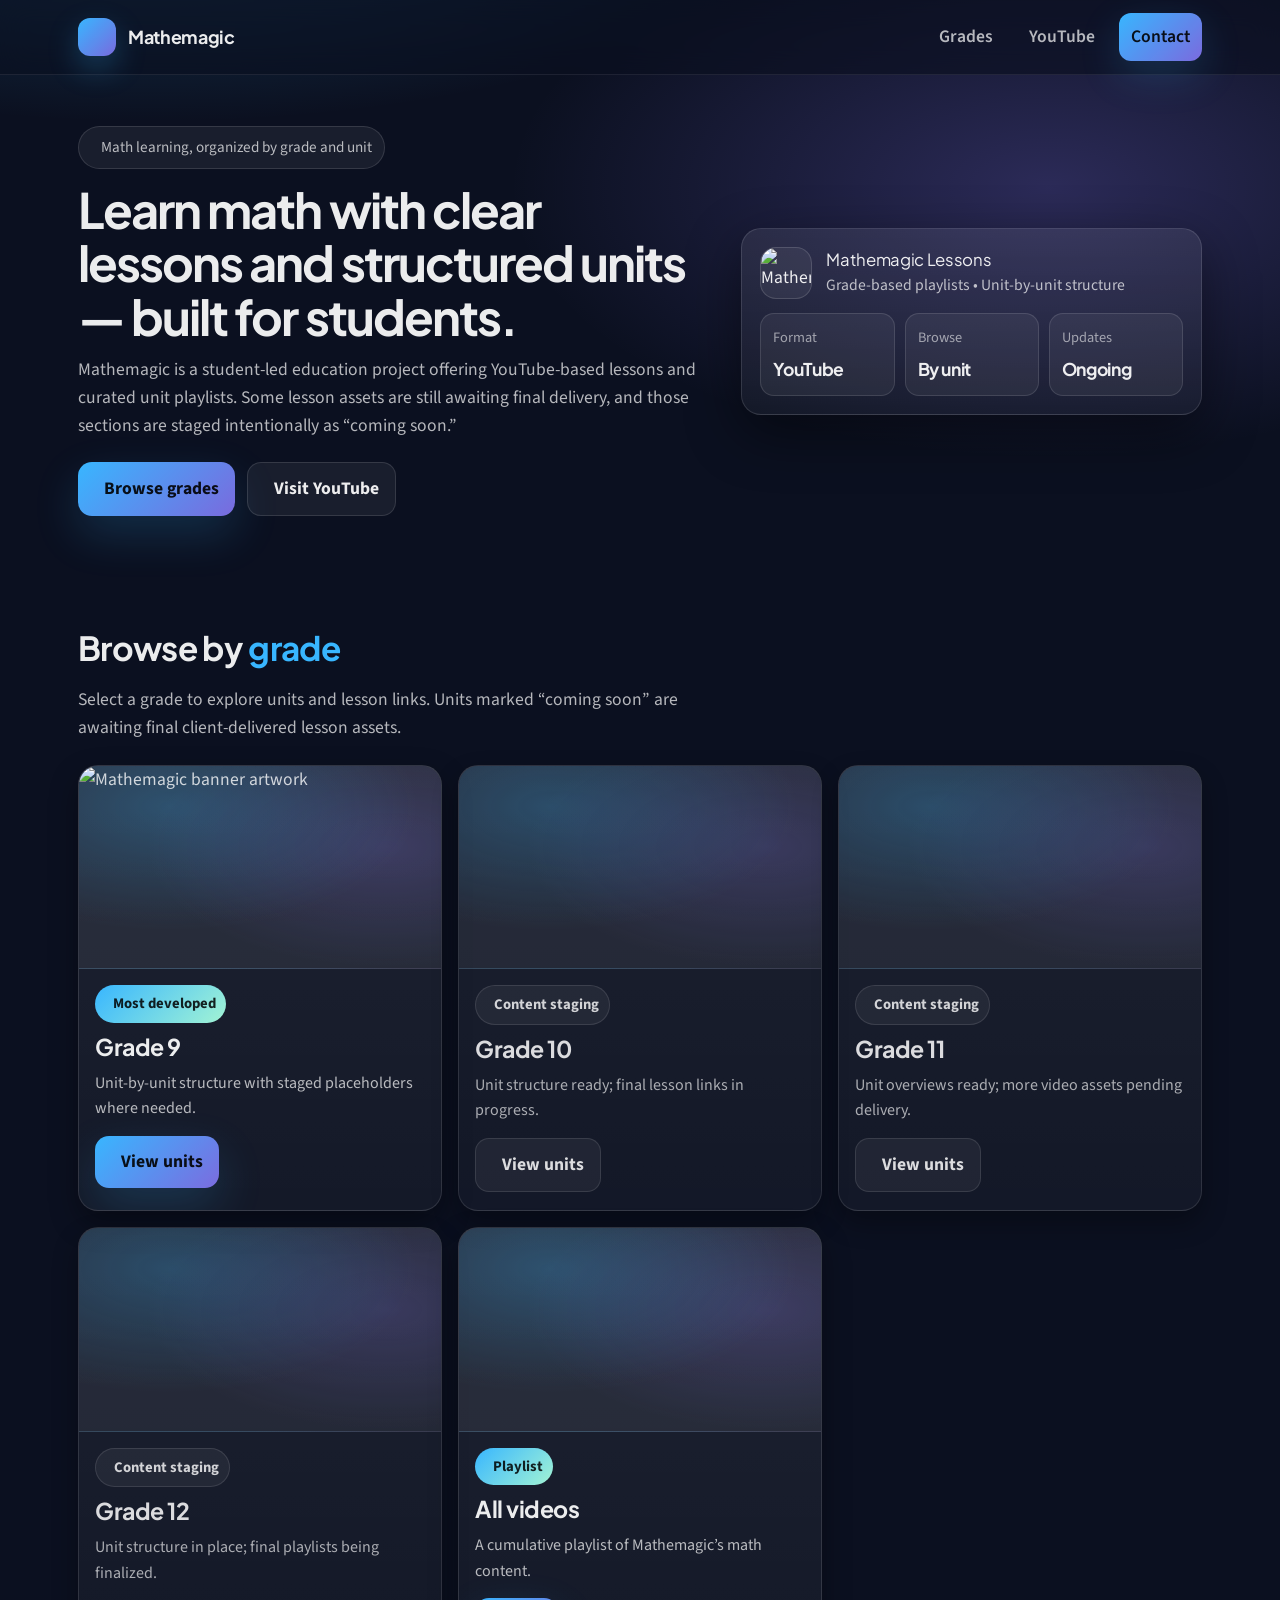
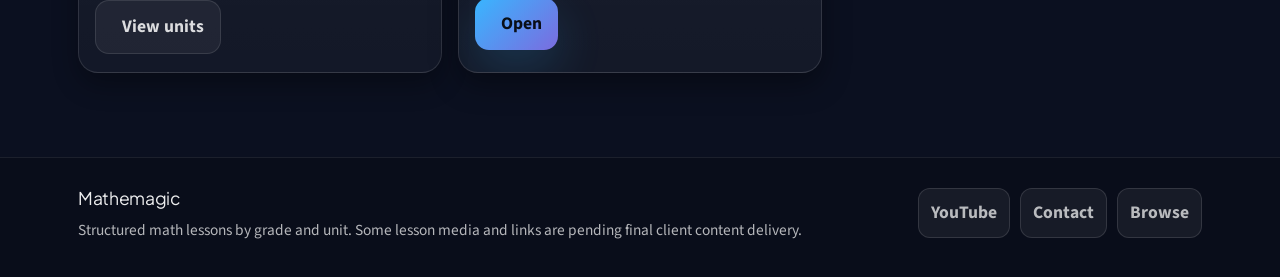
==== index.html @ d71781fb "Update site with premium redesign and responsive grade layouts" ====
<!DOCTYPE html>
<html lang="en">
  <head>
    <meta charset="UTF-8" />
    <meta http-equiv="X-UA-Compatible" content="IE=edge" />
    <meta name="viewport" content="width=device-width, initial-scale=1.0" />
    <title>Mathemagic</title>
    <link rel="stylesheet" href="./styles.css" />
    <script
      src="https://kit.fontawesome.com/c6431929b2.js"
      crossorigin="anonymous"
    ></script>
  </head>
  <body>
    <header class="siteHeader">
      <div class="container">
        <nav class="nav" aria-label="Primary">
          <a class="brand" href="./index.html" aria-label="Mathemagic home">
            <span class="brand__mark" aria-hidden="true">
              <i class="fa-solid fa-infinity"></i>
            </span>
            <span class="brand__name">Mathemagic</span>
          </a>

          <button
            class="navToggle"
            type="button"
            aria-label="Open menu"
            aria-expanded="false"
            data-nav-toggle
          >
            <i class="fa-solid fa-bars"></i>
          </button>

          <div class="navLinks" data-nav-links>
            <a class="navLink" href="#grades">Grades</a>
            <a class="navLink" href="https://www.youtube.com/@vids.mathemagic" target="_blank"
              >YouTube</a
            >
            <a class="navLink navLink--primary" href="mailto:outreach.mathemagic@gmail.com"
              >Contact</a
            >
          </div>
        </nav>
      </div>
    </header>

    <main>
      <section class="hero" aria-label="Intro">
        <div class="container">
          <div class="heroGrid">
            <div>
              <div class="hero__eyebrow">
                <i class="fa-solid fa-graduation-cap" aria-hidden="true"></i>
                <span>Math learning, organized by grade and unit</span>
              </div>

              <h1 class="hero__title">
                Learn math with clear lessons and structured units — built for students.
              </h1>
              <p class="hero__lead">
                Mathemagic is a student-led education project offering YouTube-based lessons and
                curated unit playlists. Some lesson assets are still awaiting final delivery, and
                those sections are staged intentionally as “coming soon.”
              </p>

              <div class="heroActions">
                <a class="btn btn--primary" href="#grades">
                  <i class="fa-solid fa-layer-group" aria-hidden="true"></i>
                  Browse grades
                </a>
                <a class="btn" href="https://www.youtube.com/@vids.mathemagic" target="_blank">
                  <i class="fa-brands fa-youtube" aria-hidden="true"></i>
                  Visit YouTube
                </a>
              </div>
            </div>

            <aside class="heroPanel" aria-label="Quick overview">
              <div class="heroPanel__inner">
                <div class="heroPanel__logo">
                  <div class="heroPanel__avatar">
                    <img src="./assets/Channel Logo.png" alt="Mathemagic logo" />
                  </div>
                  <div>
                    <p class="heroPanel__title">Mathemagic Lessons</p>
                    <p class="heroPanel__meta">Grade-based playlists • Unit-by-unit structure</p>
                  </div>
                </div>

                <div class="statGrid" aria-label="Highlights">
                  <div class="stat">
                    <p class="stat__label">Format</p>
                    <p class="stat__value">YouTube</p>
                  </div>
                  <div class="stat">
                    <p class="stat__label">Browse</p>
                    <p class="stat__value">By unit</p>
                  </div>
                  <div class="stat">
                    <p class="stat__label">Updates</p>
                    <p class="stat__value">Ongoing</p>
                  </div>
                </div>
              </div>
            </aside>
          </div>
        </div>
      </section>

      <section class="section" id="grades">
        <div class="container">
          <h2 class="section__title">Browse by <span class="text--blue">grade</span></h2>
          <p class="section__subtitle">
            Select a grade to explore units and lesson links. Units marked “coming soon” are
            awaiting final client-delivered lesson assets.
          </p>

          <div class="grid grid--3 homeGrades" role="list">
            <a class="card" href="./grade-nine.html" role="listitem">
              <div class="card__media">
                <img src="./assets/Channel Banner.png" alt="Mathemagic banner artwork" />
              </div>
              <div class="card__body">
                <div class="badgeRow">
                  <span class="badge badge--ready">
                    <i class="fa-solid fa-circle-check" aria-hidden="true"></i> Most developed
                  </span>
                </div>
                <h3 class="card__title">Grade 9</h3>
                <p class="card__meta">Unit-by-unit structure with staged placeholders where needed.</p>
                <div class="card__actions">
                  <span class="btn btn--primary">
                    <i class="fa-solid fa-arrow-right" aria-hidden="true"></i> View units
                  </span>
                </div>
              </div>
            </a>

            <a class="card isPending" href="./grade-ten.html" role="listitem">
              <div class="card__media" aria-hidden="true">
                <i class="fa-solid fa-shapes" style="font-size: 26px"></i>
              </div>
              <div class="card__body">
                <div class="badgeRow">
                  <span class="badge badge--pending">
                    <i class="fa-regular fa-clock" aria-hidden="true"></i> Content staging
                  </span>
                </div>
                <h3 class="card__title">Grade 10</h3>
                <p class="card__meta">Unit structure ready; final lesson links in progress.</p>
                <div class="card__actions">
                  <span class="btn">
                    <i class="fa-solid fa-arrow-right" aria-hidden="true"></i> View units
                  </span>
                </div>
              </div>
            </a>

            <a class="card isPending" href="./grade-eleven.html" role="listitem">
              <div class="card__media" aria-hidden="true">
                <i class="fa-solid fa-chart-line" style="font-size: 26px"></i>
              </div>
              <div class="card__body">
                <div class="badgeRow">
                  <span class="badge badge--pending">
                    <i class="fa-regular fa-clock" aria-hidden="true"></i> Content staging
                  </span>
                </div>
                <h3 class="card__title">Grade 11</h3>
                <p class="card__meta">Unit overviews ready; more video assets pending delivery.</p>
                <div class="card__actions">
                  <span class="btn">
                    <i class="fa-solid fa-arrow-right" aria-hidden="true"></i> View units
                  </span>
                </div>
              </div>
            </a>

            <a class="card isPending" href="./grade-twelve.html" role="listitem">
              <div class="card__media" aria-hidden="true">
                <i class="fa-solid fa-square-root-variable" style="font-size: 26px"></i>
              </div>
              <div class="card__body">
                <div class="badgeRow">
                  <span class="badge badge--pending">
                    <i class="fa-regular fa-clock" aria-hidden="true"></i> Content staging
                  </span>
                </div>
                <h3 class="card__title">Grade 12</h3>
                <p class="card__meta">Unit structure in place; final playlists being finalized.</p>
                <div class="card__actions">
                  <span class="btn">
                    <i class="fa-solid fa-arrow-right" aria-hidden="true"></i> View units
                  </span>
                </div>
              </div>
            </a>

            <a
              class="card"
              href="https://www.youtube.com/playlist?list=PLl1HigViqGymN2_Vcp1v-bvizfowLg0RI"
              target="_blank"
              role="listitem"
            >
              <div class="card__media" aria-hidden="true">
                <i class="fa-brands fa-youtube" style="font-size: 28px"></i>
              </div>
              <div class="card__body">
                <div class="badgeRow">
                  <span class="badge badge--ready">
                    <i class="fa-solid fa-play" aria-hidden="true"></i> Playlist
                  </span>
                </div>
                <h3 class="card__title">All videos</h3>
                <p class="card__meta">A cumulative playlist of Mathemagic’s math content.</p>
                <div class="card__actions">
                  <span class="btn btn--primary">
                    <i class="fa-solid fa-arrow-up-right-from-square" aria-hidden="true"></i> Open
                  </span>
                </div>
              </div>
            </a>
          </div>
        </div>
      </section>
    </main>

    <footer class="siteFooter">
      <div class="container">
        <div class="footerGrid">
          <div>
            <p class="footerTitle">Mathemagic</p>
            <p class="footerText">
              Structured math lessons by grade and unit. Some lesson media and links are pending
              final client content delivery.
            </p>
          </div>
          <div class="footerLinks" aria-label="Footer links">
            <a href="https://www.youtube.com/@vids.mathemagic" target="_blank">YouTube</a>
            <a href="mailto:outreach.mathemagic@gmail.com">Contact</a>
            <a href="#grades">Browse</a>
          </div>
        </div>
      </div>
    </footer>

    <script src="./main.js"></script>
  </body>
</html>
---- styles.css ----
@import url("./theme.css");

/* Homepage-only tweaks */
.homeGrades {
  margin-top: 18px;
}

.homeGrades .card__media {
  padding: 0;
}

.homeGrades .card__media img {
  filter: saturate(1.02) contrast(1.02);
}
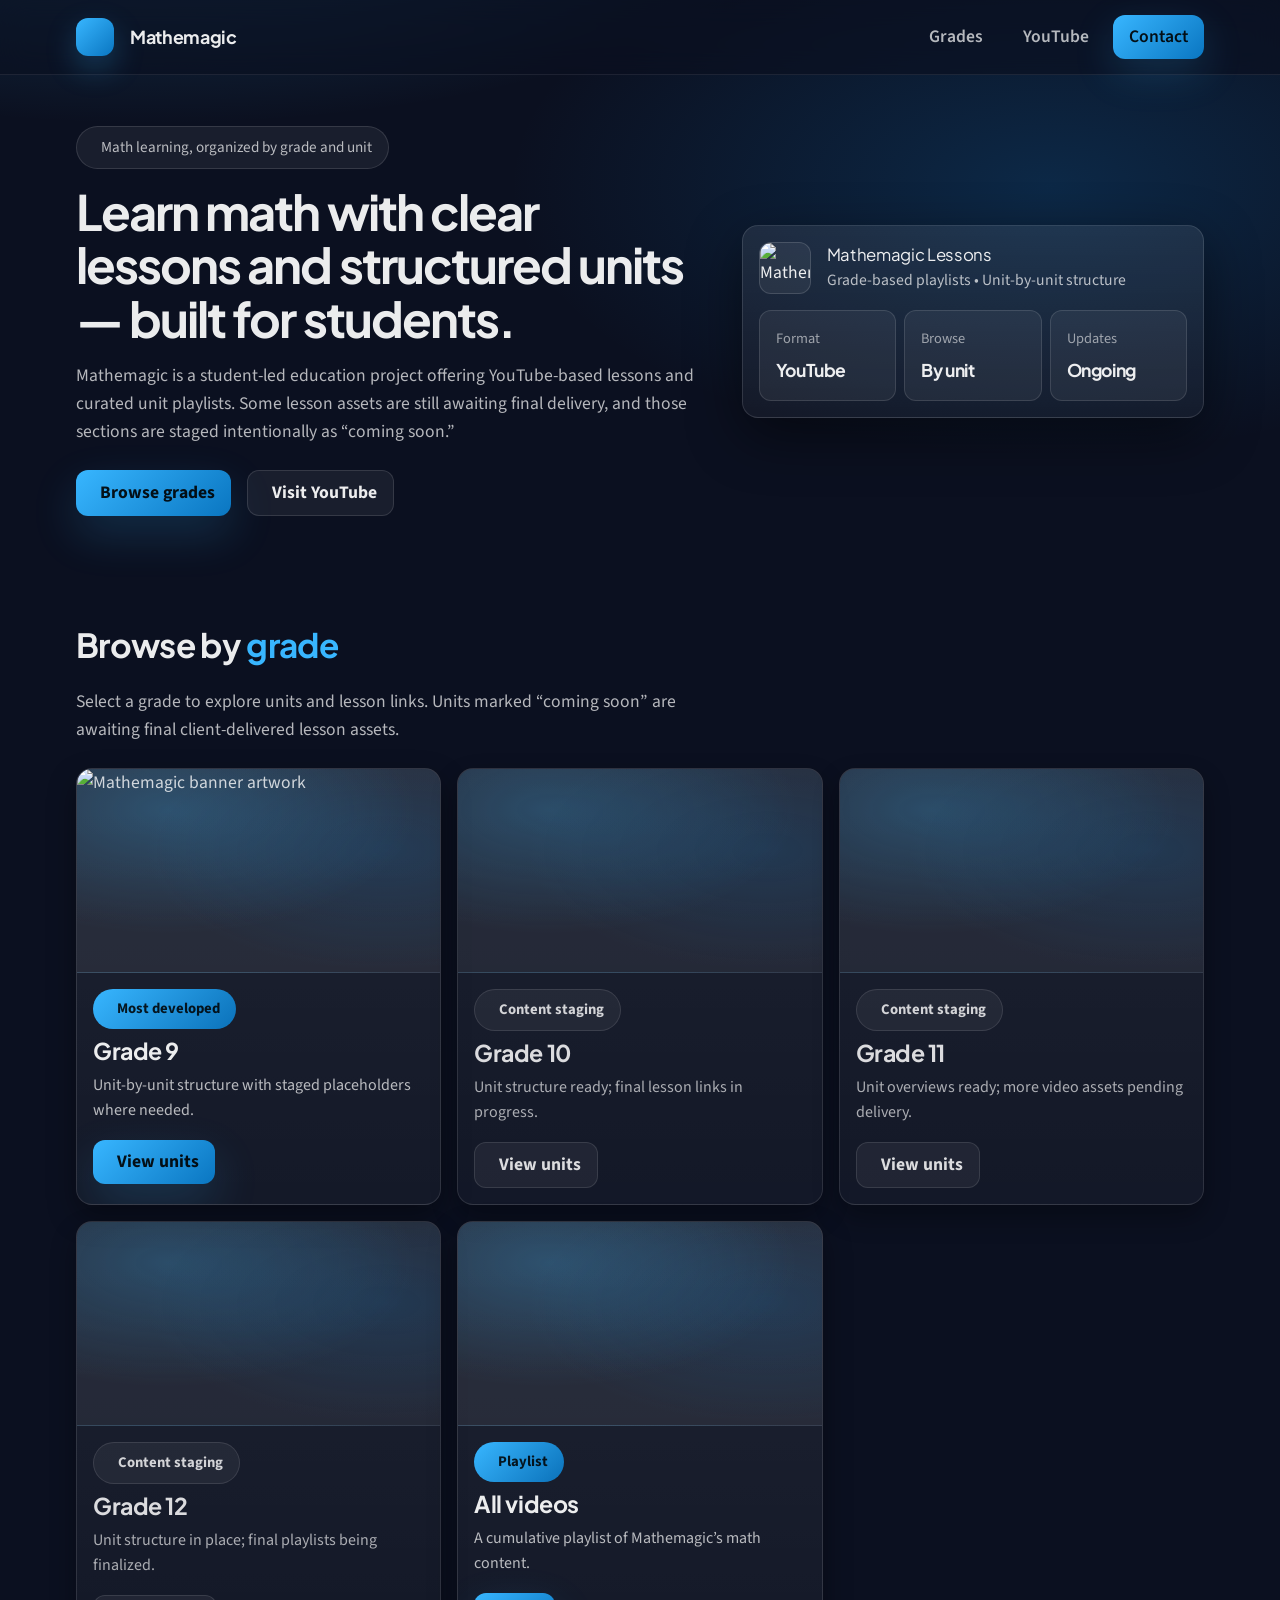
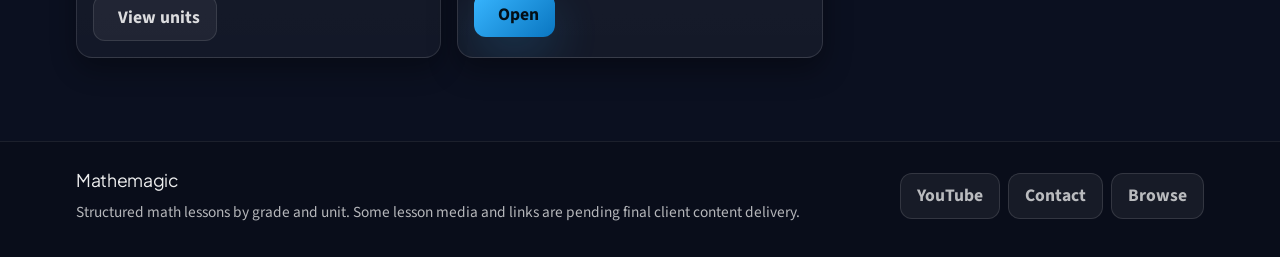
==== commit 2be1b8bd: "Polish Mathemagic UI with strict design system and metadata pass" ====
--- a/index.html
+++ b/index.html
@@ -4,7 +4,20 @@
     <meta charset="UTF-8" />
     <meta http-equiv="X-UA-Compatible" content="IE=edge" />
     <meta name="viewport" content="width=device-width, initial-scale=1.0" />
-    <title>Mathemagic</title>
+    <title>Mathemagic | Structured Math Lessons by Grade</title>
+    <meta
+      name="description"
+      content="Mathemagic organizes math learning content by grade and unit, with clear lesson pathways and professional staging for pending client-delivered media."
+    />
+    <meta property="og:title" content="Mathemagic | Structured Math Lessons by Grade" />
+    <meta
+      property="og:description"
+      content="Explore grade-based math units and lesson playlists in a clean, structured learning experience."
+    />
+    <meta property="og:type" content="website" />
+    <meta property="og:image" content="./assets/Channel Banner.png" />
+    <meta property="og:url" content="https://mathemagic.ca/" />
+    <link rel="icon" type="image/svg+xml" href="./favicon.svg" />
     <link rel="stylesheet" href="./styles.css" />
     <script
       src="https://kit.fontawesome.com/c6431929b2.js"
@@ -34,7 +47,7 @@
 
           <div class="navLinks" data-nav-links>
             <a class="navLink" href="#grades">Grades</a>
-            <a class="navLink" href="https://www.youtube.com/@vids.mathemagic" target="_blank"
+            <a class="navLink" href="https://www.youtube.com/@vids.mathemagic" target="_blank" rel="noopener noreferrer"
               >YouTube</a
             >
             <a class="navLink navLink--primary" href="mailto:outreach.mathemagic@gmail.com"
@@ -69,7 +82,7 @@
                   <i class="fa-solid fa-layer-group" aria-hidden="true"></i>
                   Browse grades
                 </a>
-                <a class="btn" href="https://www.youtube.com/@vids.mathemagic" target="_blank">
+                <a class="btn" href="https://www.youtube.com/@vids.mathemagic" target="_blank" rel="noopener noreferrer">
                   <i class="fa-brands fa-youtube" aria-hidden="true"></i>
                   Visit YouTube
                 </a>
@@ -139,7 +152,7 @@
 
             <a class="card isPending" href="./grade-ten.html" role="listitem">
               <div class="card__media" aria-hidden="true">
-                <i class="fa-solid fa-shapes" style="font-size: 26px"></i>
+                <i class="fa-solid fa-shapes card__icon"></i>
               </div>
               <div class="card__body">
                 <div class="badgeRow">
@@ -159,7 +172,7 @@
 
             <a class="card isPending" href="./grade-eleven.html" role="listitem">
               <div class="card__media" aria-hidden="true">
-                <i class="fa-solid fa-chart-line" style="font-size: 26px"></i>
+                <i class="fa-solid fa-chart-line card__icon"></i>
               </div>
               <div class="card__body">
                 <div class="badgeRow">
@@ -179,7 +192,7 @@
 
             <a class="card isPending" href="./grade-twelve.html" role="listitem">
               <div class="card__media" aria-hidden="true">
-                <i class="fa-solid fa-square-root-variable" style="font-size: 26px"></i>
+                <i class="fa-solid fa-square-root-variable card__icon"></i>
               </div>
               <div class="card__body">
                 <div class="badgeRow">
@@ -201,10 +214,11 @@
               class="card"
               href="https://www.youtube.com/playlist?list=PLl1HigViqGymN2_Vcp1v-bvizfowLg0RI"
               target="_blank"
+              rel="noopener noreferrer"
               role="listitem"
             >
               <div class="card__media" aria-hidden="true">
-                <i class="fa-brands fa-youtube" style="font-size: 28px"></i>
+                <i class="fa-brands fa-youtube card__icon"></i>
               </div>
               <div class="card__body">
                 <div class="badgeRow">
@@ -237,7 +251,7 @@
             </p>
           </div>
           <div class="footerLinks" aria-label="Footer links">
-            <a href="https://www.youtube.com/@vids.mathemagic" target="_blank">YouTube</a>
+            <a href="https://www.youtube.com/@vids.mathemagic" target="_blank" rel="noopener noreferrer">YouTube</a>
             <a href="mailto:outreach.mathemagic@gmail.com">Contact</a>
             <a href="#grades">Browse</a>
           </div>
--- a/styles.css
+++ b/styles.css
@@ -2,7 +2,7 @@
 
 /* Homepage-only tweaks */
 .homeGrades {
-  margin-top: 18px;
+  margin-top: 16px;
 }
 
 .homeGrades .card__media {
